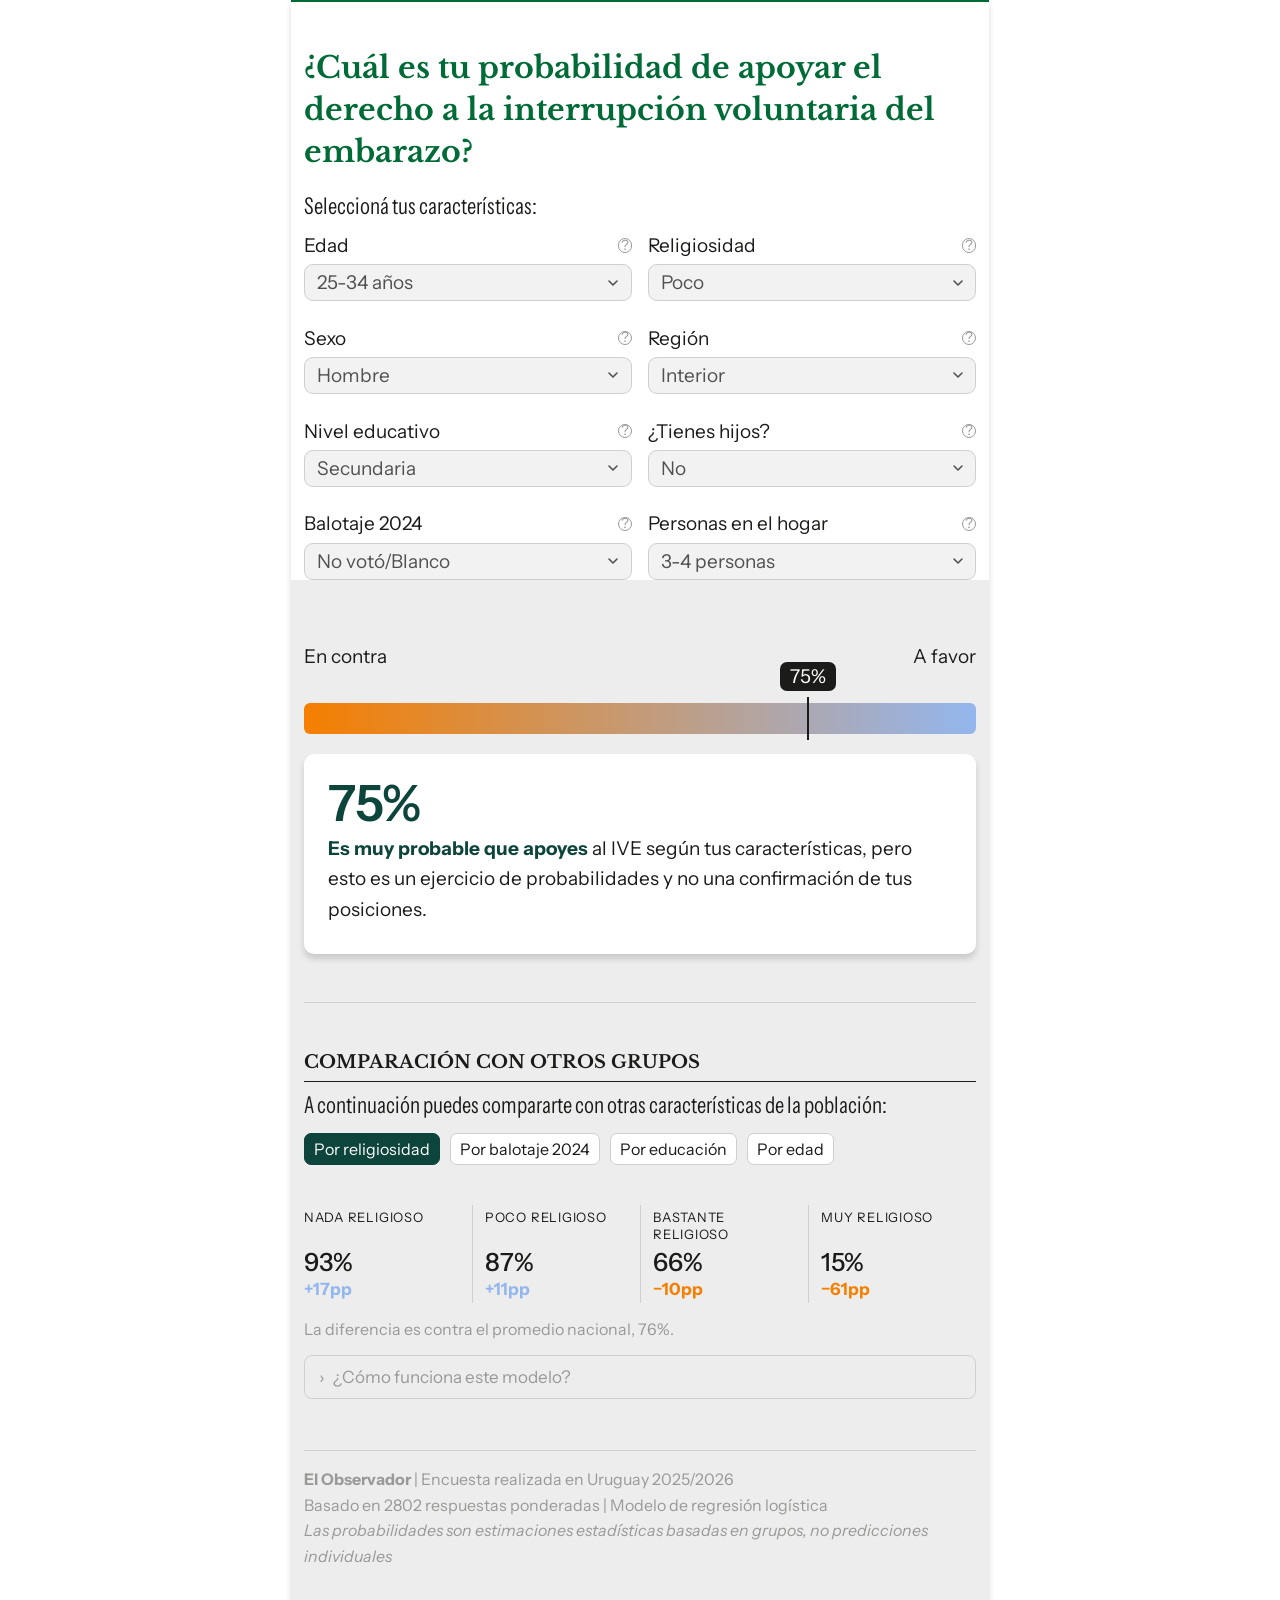
==== web/ive/index.html @ 793c652c "feat(web): widget IVE estático, sin servidor, para embeber El widget en Streamlit Community Cloud no" ====
<!doctype html>
<html lang="es">
<head>
<meta charset="utf-8">
<meta name="viewport" content="width=device-width, initial-scale=1">
<title>¿Apoyás el IVE? | El Observador</title>
<meta name="description" content="Estimá tu probabilidad de apoyar el derecho a la interrupción voluntaria del embarazo, según la encuesta de El Observador, la UMAD y Juan Pablo Ferreira.">
<link rel="stylesheet" href="estilo.css">
</head>
<body>

<!-- El marco arranca oculto y lo muestra el JS al terminar de armar todo: así
     el lector no ve medio widget dibujándose, ni el formulario sin el
     resultado. Si el JS falla, en vez del marco queda el aviso de abajo. -->
<noscript>
  <div class="marco">
    <h1 class="main-title">¿Cuál es tu probabilidad de apoyar el derecho a la interrupción voluntaria del embarazo?</h1>
    <p class="subtitle">Este widget necesita JavaScript para calcular el resultado.</p>
  </div>
</noscript>

<div id="error" class="marco" hidden></div>

<div class="marco" id="widget" hidden>
  <h1 class="main-title">¿Cuál es tu probabilidad de apoyar el derecho a la interrupción voluntaria del embarazo?</h1>
  <p class="subtitle">Seleccioná tus características:</p>

  <div class="campos" id="campos"></div>

  <div class="banda">
    <div class="prob-bar-wrapper">
      <div class="prob-endpoints">
        <span class="prob-endpoint prob-endpoint--contra">En contra</span>
        <span class="prob-endpoint prob-endpoint--favor">A favor</span>
      </div>
      <div class="prob-container">
        <div class="prob-indicator" style="left: 0%;">
          <div class="prob-label">—</div>
        </div>
      </div>
    </div>

    <div class="result-card">
      <div class="result-number">—</div>
      <div class="result-text"></div>
    </div>

    <div id="bloque-comparacion">
      <hr class="editorial-divider">
      <div class="section-header">Comparación con otros grupos</div>
      <p class="subtitle">A continuación puedes compararte con otras características de la población:</p>
      <div id="comparacion"></div>
    </div>

    <details class="metodologia" id="bloque-metodologia">
      <summary>¿Cómo funciona este modelo?</summary>
      <div class="cuerpo">
        <p>Este widget utiliza un <strong>modelo de regresión logística</strong>
        entrenado con datos de la encuesta realizada en Uruguay por El Observador,
        la UMAD y Juan Pablo Ferreira. Y contó con la colaboración en la
        programación de Juan Ignacio Pintos.</p>

        <p><strong>Variables más influyentes:</strong></p>
        <ol>
          <li><strong>Religiosidad</strong>: es el factor más importante. Las
          personas más religiosas tienen significativamente menor probabilidad
          de apoyar el IVE.</li>
          <li><strong>Voto político</strong>: votantes de Orsi (FA) en el
          balotaje 2024 tienen mayor probabilidad de apoyo que votantes de
          Delgado (Coalición).</li>
          <li><strong>Sexo</strong>: las mujeres tienden a apoyar más el IVE que
          los hombres.</li>
          <li><strong>Educación</strong>: mayor nivel educativo se asocia con
          mayor apoyo al derecho a decidir.</li>
          <li><strong>Región</strong>: pueden existir diferencias entre
          Montevideo y el interior.</li>
        </ol>

        <p><strong>Nota metodológica:</strong></p>
        <ul>
          <li>El modelo excluye a quienes respondieron "ni de acuerdo ni en
          desacuerdo", así que el porcentaje es entre quienes tienen postura
          definida.</li>
          <li>Los resultados son probabilidades basadas en correlaciones
          estadísticas, no predicciones individuales.</li>
          <li>Pseudo R² del modelo: <span id="pseudo-r2">—</span></li>
        </ul>
      </div>
    </details>

    <div class="footer-text" id="pie-completo">
      <strong>El Observador</strong> | Encuesta realizada en Uruguay 2025/2026<br>
      Basado en <span id="n-observaciones">—</span> respuestas ponderadas | Modelo de regresión logística<br>
      <em>Las probabilidades son estimaciones estadísticas basadas en grupos,
      no predicciones individuales</em>
    </div>

    <!-- El pie de la versión de caja carga lo que la caja no muestra: el aviso
         de que el cálculo es entre quienes tienen postura definida, los
         créditos y la salida al widget completo. Sin esto se publicaría un
         porcentaje condicional sin decirlo en ningún lado. -->
    <div class="footer-text" id="pie-caja">
      Entre quienes tienen postura definida.
      <strong>El Observador</strong>, la UMAD y Juan Pablo Ferreira |
      Encuesta realizada en Uruguay 2025/2026 ·
      <a href="?" target="_blank" rel="noopener">Ver el widget completo</a>
    </div>
  </div>
</div>

<script src="modelo.js"></script>
<script src="widget.js"></script>
</body>
</html>
---- web/ive/estilo.css ----
/* ===========================================================================
   Widget IVE — El Observador. Versión estática.

   Los valores salen del Figma "Producto UY", página Widget IVE, y son LOS
   MISMOS que usa `shared/styles.py::get_observador_css()` en la versión
   Streamlit: este archivo es esa hoja sin los selectores del framework.
   La referencia con el detalle de cada número está en
   `docs/diseno/figma-producto-uy.md`.

   Si hay que cambiar un color o un tamaño, cambiarlo EN LOS DOS LADOS o las
   dos versiones se separan.
   =========================================================================== */

@import url('https://fonts.googleapis.com/css2?family=Instrument+Sans:wdth,wght@75..100,400..700&family=Libre+Baskerville:wght@400;700&display=swap');

:root {
  /* SON DOS VERDES, no uno: el del titular y el de las superficies sólidas. */
  --primary: #006B36;
  --solid: #0D443B;
  /* Naranja y azul: los mismos del gradiente y de las diferencias. */
  --accent: #F57F00;
  --azul: #93B6EE;
  --background: #FFFFFF;
  --banda: #EDEDED;
  --text: #1B1B19;
  --text-muted: #999998;
  --border: #D0CFCF;
  --card-bg: #FFFFFF;
  --card-shadow: rgba(0, 0, 0, 0.15);
  --input-bg: #F2F2F2;
  --input-text: #515151;
}

*, *::before, *::after { box-sizing: border-box; }

/* CUALQUIER regla de autor que declare `display` pisa el `[hidden]` del
   navegador, que es sólo `display: none` del user-agent. Sin esto, los paneles
   de comparación —que son `display: grid`— se mostraban los CUATRO a la vez,
   apilados, aunque el JS los marcara ocultos. Las solapas funcionaban y no se
   notaba que estaban de más hasta comparar el alto contra la versión
   Streamlit. */
[hidden] { display: none !important; }

html { -webkit-text-size-adjust: 100%; }

body {
  margin: 0;
  font-family: 'Instrument Sans', -apple-system, BlinkMacSystemFont, sans-serif;
  font-size: 19px;
  color: var(--text);
  background: var(--background);
}

/* El marco: 698px, filete superior de 2px y sombra. */
.marco {
  max-width: 698px;
  margin: 0 auto;
  border-top: 2px solid var(--primary);
  box-shadow: 0 5px 6px var(--card-shadow);
  padding: 1.5rem 0.8rem 2rem 0.8rem;
}

/* ---------- Titulares ---------- */
.main-title {
  font-family: 'Libre Baskerville', Georgia, serif;
  font-size: 30px;
  font-weight: 700;
  color: var(--primary);
  line-height: 42px;
  letter-spacing: 0;
  /* El texto mide 126px (tres líneas de 42, que es lo que dice el Figma); el
     relleno lleva el bloque a los 169 que ocupa en la versión publicada. Ese
     aire extra no sale del Figma: se lo agrega Streamlit a los `h1`, y se
     replica acá para que las dos versiones se vean iguales puestas al lado. */
  margin: 0;
  padding: 21px 0 22px 0;
}

/* La bajada usa la variante CONDENSED, que en Instrument Sans sale del eje de
   ancho: `font-stretch: 75%`. No es otra familia. */
.subtitle {
  font-size: 23px;
  font-stretch: 75%;
  color: var(--text);
  line-height: 23px;
  margin: 0 0 1rem 0;
}

.section-header {
  font-family: 'Libre Baskerville', Georgia, serif;
  font-size: 18px;
  font-weight: 700;
  color: var(--text);
  text-transform: uppercase;
  letter-spacing: 0;
  margin: 0 0 0.75rem 0;
  padding-bottom: 0.5rem;
  border-bottom: 1px solid var(--text);
}

/* ---------- Formulario ---------- */
/* Dos columnas, y se MANTIENEN en móvil: el frame de 331px del Figma las
   conserva. */
.campos {
  display: grid;
  grid-template-columns: repeat(2, 1fr);
  /* El espaciado está igualado al de la versión publicada, no elegido: con el
     gap original el formulario medía 311px contra los 346 de Streamlit y el
     widget quedaba notoriamente más apretado. */
  gap: 1.6rem 1rem;
}

.campo { display: flex; flex-direction: column; }

/* La etiqueta y el signo de ayuda en los extremos: en la versión publicada el
   signo va pegado al borde derecho del campo, no al final del texto. */
.campo label {
  display: flex;
  align-items: center;
  justify-content: space-between;
  gap: 0.5rem;
  font-size: 19px;
  font-weight: 400;
  color: var(--text);
  margin-bottom: 0.45rem;
}

/* El control del Figma: relleno gris, borde de 1px, radio 9 y alto 37. El
   `appearance: none` es lo que permite fijar el alto: con el select nativo, el
   alto lo decide el sistema operativo y cada navegador lo dibuja distinto. */
.campo select {
  appearance: none;
  -webkit-appearance: none;
  font-family: inherit;
  font-size: 19px;
  color: var(--input-text);
  background-color: var(--input-bg);
  border: 1px solid var(--border);
  border-radius: 9px;
  height: 37px;
  padding: 0 2rem 0 0.75rem;
  width: 100%;
  cursor: pointer;
  /* La flecha, dibujada como SVG en el fondo para no depender de una fuente
     de íconos ni de un elemento extra. */
  background-image: url("data:image/svg+xml;charset=utf-8,%3Csvg xmlns='http://www.w3.org/2000/svg' viewBox='0 0 16 16' fill='none' stroke='%23515151' stroke-width='1.6' stroke-linecap='round' stroke-linejoin='round'%3E%3Cpath d='M4 6l4 4 4-4'/%3E%3C/svg%3E");
  background-repeat: no-repeat;
  background-position: right 0.6rem center;
  background-size: 16px;
}

.campo select:focus-visible {
  outline: 2px solid var(--primary);
  outline-offset: -2px;
  border-color: var(--primary);
}

/* ---------- La banda gris ---------- */
/* LOS ESPACIOS ENTRE BLOQUES DE ACÁ ABAJO ESTÁN IGUALADOS a la versión
   publicada, no elegidos a ojo: Streamlit inserta un hueco propio entre cada
   bloque vertical, y sin replicarlo el widget entero quedaba 172px más corto
   y visiblemente más apretado. Se midió la distancia entre el tope de cada
   sección y el de la siguiente en las dos versiones. */
/* Del gradiente al pie el diseño va sobre #EDEDED: es un tercio del área. Los
   márgenes negativos la sacan a sangre hasta los bordes del marco. */
.banda {
  background: var(--banda);
  margin: 0 -0.8rem -2rem -0.8rem;
  padding: 3.6rem 0.8rem 2rem 0.8rem;
}

/* ---------- Barra de probabilidad ---------- */
.prob-bar-wrapper { margin: 0.5rem 0 1.25rem 0; }

.prob-endpoints {
  display: flex;
  justify-content: space-between;
  margin-bottom: 0.5rem;
}

.prob-endpoint { font-size: 19px; font-weight: 400; color: var(--text); }

/* Gradiente de DOS paradas, naranja a azul. */
.prob-container {
  background: linear-gradient(90deg, var(--accent) 0%, var(--azul) 100%);
  border-radius: 6px;
  height: 31px;
  position: relative;
  margin-top: 2.2rem;
}

.prob-indicator {
  position: absolute;
  top: -6px;
  bottom: -6px;
  width: 2px;
  background: var(--text);
  transform: translateX(-1px);
  transition: left 0.25s ease;
}

/* La pastilla va ARRIBA de la barra, como en los dos frames del Figma. */
.prob-label {
  position: absolute;
  bottom: 100%;
  left: 50%;
  transform: translateX(-50%);
  margin-bottom: 6px;
  background: var(--text);
  color: #FFFFFF;
  font-size: 19px;
  font-weight: 400;
  padding: 3px 10px;
  border-radius: 7px;
  white-space: nowrap;
}

/* ---------- Tarjeta de resultado ---------- */
/* Sin borde: en el Figma se separa sólo por la sombra. */
.result-card {
  background: var(--card-bg);
  border: none;
  border-radius: 10px;
  /* El relleno inferior está igualado al de la versión publicada (la tarjeta
     mide 200px ahí y medía 191 acá), no elegido a ojo. */
  padding: 1.5rem 1.5rem 1.8rem 1.5rem;
  box-shadow: 0 5px 6px var(--card-shadow);
  margin-bottom: 1rem;
}

/* El número grande NO va en el verde del titular: va en el sólido. */
.result-number {
  font-size: 50px;
  font-weight: 600;
  line-height: 1;
  color: var(--solid);
  margin-bottom: 0.35rem;
}

.result-text { font-size: 19px; color: var(--text); line-height: 1.6; }
.result-text strong { color: var(--solid); }

/* ---------- Comparación por grupos ---------- */
.solapas {
  display: flex;
  gap: 10px;
  flex-wrap: wrap;
  margin-bottom: 2.5rem;
  padding: 0;
}

.solapa {
  background: var(--background);
  border: 1px solid var(--border);
  border-radius: 7px;
  padding: 9px;
  color: var(--text);
  font-family: inherit;
  font-size: 16px;
  line-height: 12px;
  white-space: nowrap;
  cursor: pointer;
}

.solapa[aria-selected="true"] {
  background: var(--solid);
  border-color: var(--solid);
  color: #FFFFFF;
}

.solapa:focus-visible {
  outline: 2px solid var(--primary);
  outline-offset: -2px;
}

/* Grid y no flex: con flex, los grupos que pasan a una segunda fila se estiran
   para llenarla y quedan desalineados respecto de la primera. Cuatro columnas
   FIJAS, que además es lo único que permite sacarle el borde izquierdo a la
   primera celda DE CADA FILA. */
.grupo-cifras {
  display: grid;
  grid-template-columns: repeat(4, 1fr);
  gap: 1rem 0;
}

.grupo-celda {
  padding: 0.25rem 0.75rem;
  border-left: 1px solid var(--border);
  text-align: left;
}

.grupo-celda:nth-child(4n + 1) { border-left: none; padding-left: 0; }

.grupo-celda-label {
  font-size: 13px;
  font-weight: 400;
  letter-spacing: 0.06em;
  text-transform: uppercase;
  color: var(--text);
  margin-bottom: 0.4rem;
  line-height: 1.35;
  min-height: 2.7em;
  /* Sin esto, "Terciaria incompleta" se corta por la mitad. */
  overflow-wrap: normal;
  word-break: keep-all;
  hyphens: none;
}

.grupo-celda-valor { font-size: 25px; font-weight: 500; color: var(--text); line-height: 1; }

.grupo-celda-delta { font-size: 17px; font-weight: 700; margin-top: 0.2rem; }
.grupo-celda-delta--sube { color: var(--azul); }
.grupo-celda-delta--baja { color: var(--accent); }

.grupo-nota-ref { margin-top: 1rem; font-size: 16px; color: var(--text-muted); }

/* ---------- Varios ---------- */
.editorial-divider { border: none; border-top: 1px solid var(--border); margin: 3rem 0; }

/* El desplegable de metodología, con <details> nativo. */
.metodologia {
  border: 1px solid var(--border);
  border-radius: 8px;
  background: transparent;
  margin-top: 1rem;
  padding: 0 0.9rem;
}

.metodologia > summary {
  cursor: pointer;
  padding: 0.7rem 0;
  font-size: 17px;
  color: var(--text-muted);
  list-style: none;
}

.metodologia > summary::-webkit-details-marker { display: none; }

.metodologia > summary::before {
  content: "›";
  display: inline-block;
  margin-right: 0.5rem;
  transition: transform 0.15s ease;
}

.metodologia[open] > summary::before { transform: rotate(90deg); }

.metodologia .cuerpo { font-size: 17px; line-height: 1.6; padding-bottom: 0.8rem; }
.metodologia .cuerpo ol { padding-left: 1.2rem; }

.footer-text {
  font-size: 16px;
  color: var(--text-muted);
  line-height: 1.6;
  margin-top: 3.2rem;
  padding-top: 1rem;
  border-top: 1px solid var(--border);
}

.footer-text strong { color: var(--text-muted); }
.footer-text a { color: var(--primary); }

/* ---------- Móvil ---------- */
/* EL MÓVIL DEL FIGMA MANTIENE DOS COLUMNAS DE CAMPOS: el frame de 331px las
   conserva, así que acá no se apila nada. */
@media (max-width: 640px) {
  body { font-size: 16px; }
  .campo label { font-size: 16px; }
  .main-title { font-size: 24px; line-height: 32px; }
  .subtitle { font-size: 19px; line-height: 20px; }
  .result-number { font-size: 40px; }
  /* En el frame de 331px la barra mide 18px, no 31. */
  .prob-container { height: 18px; }
  .prob-endpoint, .prob-label { font-size: 16px; }
  /* Dos columnas, como el frame de 331px. El borde separador se saca entero:
     a ese ancho no hay lugar para el padding que pide. */
  .grupo-cifras { grid-template-columns: repeat(2, 1fr); gap: 0.75rem 1rem; }
  .grupo-celda, .grupo-celda:nth-child(4n + 1) { border-left: none; padding: 0 0 0.25rem 0; }
  .grupo-celda-label { min-height: 0; }
}

/* El signo de ayuda al lado de cada etiqueta: es el `help=` de los selectbox
   de la versión Streamlit, que ahí se dibuja como un signo de pregunta en un
   círculo. */
.ayuda {
  display: inline-flex;
  align-items: center;
  justify-content: center;
  width: 1.05em;
  height: 1.05em;
  margin-left: 0;
  flex: 0 0 auto;
  border: 1px solid var(--text-muted);
  border-radius: 50%;
  font-size: 0.72em;
  line-height: 1;
  color: var(--text-muted);
  cursor: help;
  vertical-align: middle;
}
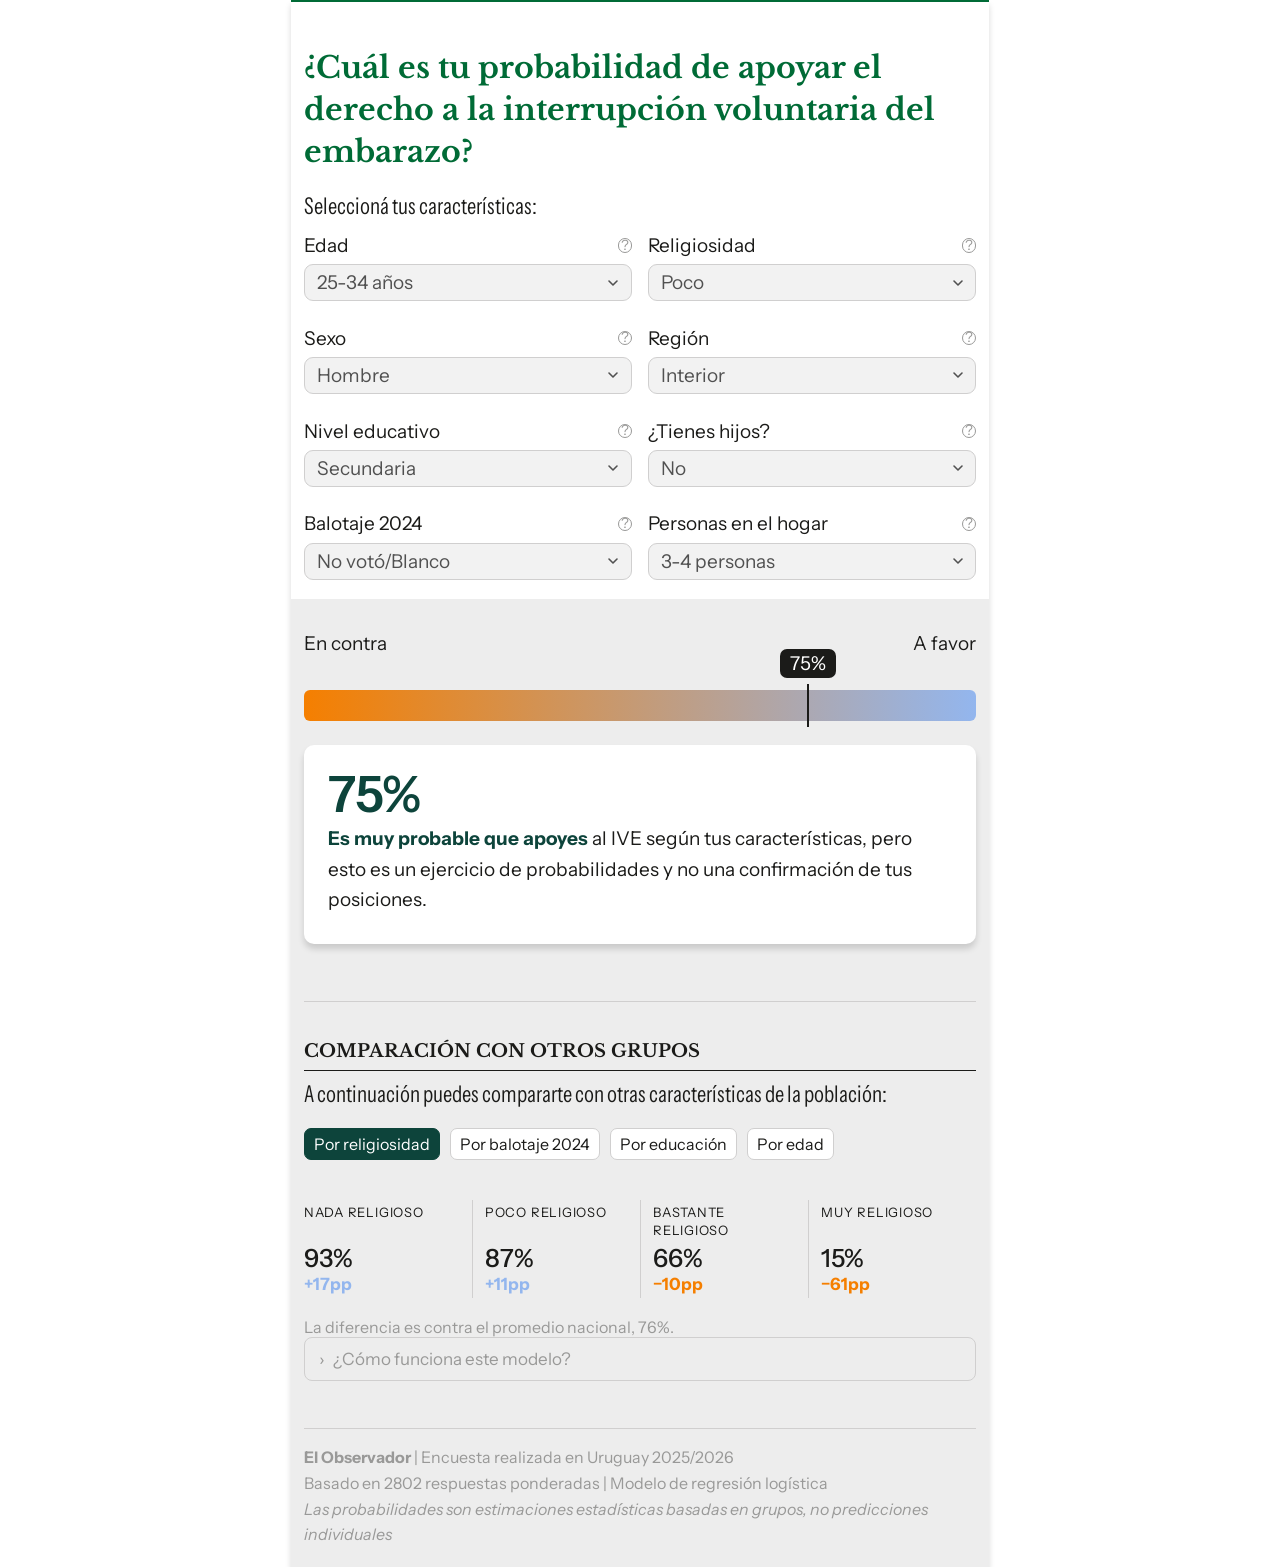
==== commit 63a831aa: "fix(web): la versión de la home no enlaza al widget completo El enlace llevaba a GitHub Pages, fuera" ====
--- a/web/ive/index.html
+++ b/web/ive/index.html
@@ -40,7 +40,12 @@
       </div>
     </div>
 
-    <div class="result-card">
+    <!-- `aria-live` con `aria-atomic`: el resultado cambia con cada selección
+         y el foco se queda en el desplegable, así que sin esto un lector de
+         pantalla no anuncia nunca el porcentaje nuevo — la persona cambia
+         "religiosidad" y no se entera de que el número se movió. Atómico para
+         que lea el bloque entero y no sólo el trozo que cambió. -->
+    <div class="result-card" role="status" aria-live="polite" aria-atomic="true">
       <div class="result-number">—</div>
       <div class="result-text"></div>
     </div>
@@ -96,14 +101,14 @@
     </div>
 
     <!-- El pie de la versión de caja carga lo que la caja no muestra: el aviso
-         de que el cálculo es entre quienes tienen postura definida, los
-         créditos y la salida al widget completo. Sin esto se publicaría un
+         de que el cálculo es entre quienes tienen postura definida y los
+         créditos. Sin enlace a la versión completa: llevaba a GitHub Pages,
+         fuera del diario (Juan, 21/9/2026). Sin esto se publicaría un
          porcentaje condicional sin decirlo en ningún lado. -->
     <div class="footer-text" id="pie-caja">
       Entre quienes tienen postura definida.
       <strong>El Observador</strong>, la UMAD y Juan Pablo Ferreira |
-      Encuesta realizada en Uruguay 2025/2026 ·
-      <a href="?" target="_blank" rel="noopener">Ver el widget completo</a>
+      Encuesta realizada en Uruguay 2025/2026
     </div>
   </div>
 </div>
--- a/web/ive/estilo.css
+++ b/web/ive/estilo.css
@@ -86,6 +86,12 @@
   margin: 0 0 1rem 0;
 }
 
+/* La bajada del bloque de comparación lleva un poco más de aire abajo que la
+   del encabezado: son los 6px que faltaban para que las solapas cayeran donde
+   caen en la versión publicada. Va apuntada a ese bloque para no mover la
+   bajada principal, que ya coincidía. */
+#bloque-comparacion .subtitle { margin-bottom: 22px; }
+
 .section-header {
   font-family: 'Libre Baskerville', Georgia, serif;
   font-size: 18px;
@@ -108,6 +114,11 @@
      gap original el formulario medía 311px contra los 346 de Streamlit y el
      widget quedaba notoriamente más apretado. */
   gap: 1.6rem 1rem;
+  /* El aire entre el último desplegable y el borde de la banda gris. Sin esto
+     el select quedaba PEGADO al gris: al igualar la distancia campos→barra se
+     le había cargado todo el espacio al relleno de la banda, y el reparto
+     quedaba de 0px arriba y 65 abajo contra los 19 y 33 del original. */
+  margin-bottom: 19px;
 }
 
 .campo { display: flex; flex-direction: column; }
@@ -166,11 +177,11 @@
 .banda {
   background: var(--banda);
   margin: 0 -0.8rem -2rem -0.8rem;
-  padding: 3.6rem 0.8rem 2rem 0.8rem;
+  padding: 25px 0.8rem 19px 0.8rem;
 }
 
 /* ---------- Barra de probabilidad ---------- */
-.prob-bar-wrapper { margin: 0.5rem 0 1.25rem 0; }
+.prob-bar-wrapper { margin: 0.5rem 0 24px 0; }
 
 .prob-endpoints {
   display: flex;
@@ -312,17 +323,17 @@
 .grupo-celda-delta--sube { color: var(--azul); }
 .grupo-celda-delta--baja { color: var(--accent); }
 
-.grupo-nota-ref { margin-top: 1rem; font-size: 16px; color: var(--text-muted); }
+.grupo-nota-ref { margin-top: 19px; font-size: 16px; color: var(--text-muted); }
 
 /* ---------- Varios ---------- */
-.editorial-divider { border: none; border-top: 1px solid var(--border); margin: 3rem 0; }
+.editorial-divider { border: none; border-top: 1px solid var(--border); margin: 57px 0 38px 0; }
 
 /* El desplegable de metodología, con <details> nativo. */
 .metodologia {
   border: 1px solid var(--border);
   border-radius: 8px;
   background: transparent;
-  margin-top: 1rem;
+  margin-top: 0;
   padding: 0 0.9rem;
 }
 
@@ -352,7 +363,7 @@
   font-size: 16px;
   color: var(--text-muted);
   line-height: 1.6;
-  margin-top: 3.2rem;
+  margin-top: 47px;
   padding-top: 1rem;
   border-top: 1px solid var(--border);
 }
@@ -377,6 +388,20 @@
   .grupo-cifras { grid-template-columns: repeat(2, 1fr); gap: 0.75rem 1rem; }
   .grupo-celda, .grupo-celda:nth-child(4n + 1) { border-left: none; padding: 0 0 0.25rem 0; }
   .grupo-celda-label { min-height: 0; }
+}
+
+/* ---------- Desplegables en celular ----------
+   Abajo de 400px la flecha se achica y cede relleno —lo justo para que
+   "Terciaria completa o más" entre a 360px con la letra en 11px— y la letra base baja a 16px.
+   Si aun así la opción elegida no entra, widget.js le achica la letra a ese
+   desplegable (`ajustarLetraDesplegables`). Alineados al pie, los
+   desplegables de una fila quedan parejos aunque una etiqueta parta en dos
+   renglones. */
+@media (max-width: 599px) {
+  .campos { align-items: end; }
+}
+@media (max-width: 400px) {
+  .campo select { font-size: 16px; padding: 0 1.4rem 0 0.5rem; background-position: right 0.45rem center; background-size: 13px; }
 }
 
 /* El signo de ayuda al lado de cada etiqueta: es el `help=` de los selectbox
@@ -398,3 +423,113 @@
   cursor: help;
   vertical-align: middle;
 }
+
+/* ===========================================================================
+   LA VERSIÓN RESUMIDA, MÁS COMPACTA
+   ===========================================================================
+   Pedido de Tomer el 21/9/2026: la versión de la home "te ocupa una banda" —va
+   a todo el ancho— y pidió dejar menos espacio entre las partes. Sólo la
+   resumida: la nota larga quedó bien y no se toca. Los espacios de arriba
+   estaban igualados a los que agregaba Streamlit; acá se achican. Va ANTES
+   del bloque de dos columnas, que pisa lo que necesita. */
+#widget.resumen { padding-top: 0.75rem; }
+.resumen .main-title { padding: 6px 0 10px 0; }
+.resumen .subtitle { margin-bottom: 0.7rem; }
+.resumen .campos { gap: 0.95rem 1rem; margin-bottom: 14px; }
+.resumen .campo label { margin-bottom: 0.3rem; }
+.resumen .banda { padding-top: 14px; padding-bottom: 12px; }
+.resumen .prob-bar-wrapper { margin: 0 0 14px 0; }
+.resumen .result-card { padding: 1rem 1.2rem 1.1rem 1.2rem; margin-bottom: 0.5rem; }
+.resumen .result-text { line-height: 1.45; }
+.resumen .footer-text { margin-top: 14px; padding-top: 0.6rem; line-height: 1.45; }
+
+/* ===========================================================================
+   LA VERSIÓN RESUMIDA EN ESCRITORIO — dos columnas
+   ===========================================================================
+   Pedido de Tomer el 21/9/2026: en la home del diario, vista desde una
+   computadora, el widget va "menos largo y más ancho". No es otra URL: la
+   versión resumida (`?resumen=1`) se acomoda así sola cuando tiene 1100px o
+   más, y vuelve a ser la caja vertical cuando no. Es la caja —sin
+   comparación ni metodología— reacomodada en dos columnas: los ocho campos en
+   una grilla de 4×2 a la izquierda, el resultado a la derecha, y la banda gris
+   abajo con la barra a todo el ancho y el pie.
+
+   NO HAY FRAME DE ESTO EN EL FIGMA: se buscó en el archivo "Producto UY", en el
+   chat y en el correo, y sólo existen la versión de escritorio y la móvil para
+   nota. Por eso no se inventa estilo: son los mismos colores, tipografías y
+   componentes, reacomodados. Si la diseñadora manda un frame, manda el frame.
+
+   La tarjeta sale de la banda gris (la mueve widget.js), así que pierde la
+   sombra —sobre blanco no la necesita para separarse— y toma el gris de la
+   banda como fondo: sigue leyéndose como "esto es el resultado". */
+#widget.apaisado { max-width: 1240px; }
+
+.apaisado .main-title { padding: 6px 0 10px 0; }
+
+.apaisado .fila-apaisada {
+  display: grid;
+  /* Los campos toman lo justo (la suma de los mínimos de sus columnas) y la
+     tarjeta se queda con el resto: cuanto más ancha, menos renglones tiene su
+     texto y menos alta queda la fila. Con la tarjeta fija en 290px era ella
+     la que estiraba la fila y abría un hueco entre las dos filas de campos. */
+  grid-template-columns: auto minmax(290px, 1fr);
+  gap: 24px;
+  align-items: center;
+  margin-bottom: 19px;
+}
+
+/* Las columnas NO son parejas: cada una tiene de mínimo lo que pide el texto
+   más largo que puede mostrar —"Terciaria completa o más" 232px, "Delgado
+   (Coalición)" 196px, "Personas en el hogar" con su signo de ayuda 172px—, y
+   el sobrante se reparte. Con cuatro iguales esas dos opciones se cortaban
+   hasta en 1280px (lo marcó Codex). La suma de los mínimos es la que fija el
+   corte de 1100px de `ANCHO_COLUMNAS` en modelo.js: si se tocan, se re-mide. El
+   orden de los campos es fijo —edad, religiosidad, sexo, región arriba;
+   educación, hijos, balotaje, hogar abajo—, así que la primera columna es la
+   de educación y la tercera la de balotaje. Si cambia el orden de los
+   campos, estas proporciones cambian con él. */
+.apaisado .campos {
+  grid-template-columns: minmax(232px, 1.25fr) minmax(122px, 0.7fr) minmax(196px, 1fr) minmax(172px, 1fr);
+  gap: 0.8rem 0.8rem;
+  margin-bottom: 0;
+}
+
+/* Un punto menos que en la caja: a 17px las etiquetas y las opciones largas
+   piden columnas más anchas y el corte subía de 1100px. */
+.apaisado .campo label { font-size: 16px; }
+
+.apaisado .result-card {
+  margin: 0;
+  background: var(--banda);
+  box-shadow: none;
+  padding: 1.25rem 1.4rem;
+  display: flex;
+  flex-direction: column;
+  justify-content: center;
+}
+
+.apaisado .result-card { align-self: stretch; }
+.apaisado .result-number { font-size: 42px; }
+.apaisado .result-text { font-size: 16px; line-height: 1.4; }
+
+/* La banda queda sólo con la barra y el pie: no necesita el aire de arriba
+   que tenía para separarse del formulario, porque ahora la separa la fila. */
+.apaisado .banda { padding-top: 12px; }
+
+/* SIN REPLIEGUE POR CSS: la clase `.apaisado` la pone y la saca widget.js
+   según el ancho disponible, y en angosto la tarjeta vuelve a su lugar dentro
+   de la banda. Así la versión resumida en móvil es la caja de siempre, no una
+   parecida — el repliegue que había acá dejaba la tarjeta arriba de la barra
+   y con otro fondo. */
+
+/* Ajustes finos del apaisado, vistos en la captura a 1280:
+
+   · Si una etiqueta llega a partir en dos renglones bajaba su desplegable,
+     que quedaba desalineado de los otros tres de la fila. Alineados al pie,
+     los cuatro desplegables de una fila quedan a la misma altura igual.
+   · La barra y el pie tenían entre sí los 71px que les corresponden en la
+     nota, donde hay mucho más contenido alrededor; acá sobraban. */
+.apaisado .campos { align-items: end; }
+.apaisado .campo select { font-size: 16px; }
+.apaisado .prob-bar-wrapper { margin-bottom: 6px; }
+.apaisado .footer-text { margin-top: 12px; }
